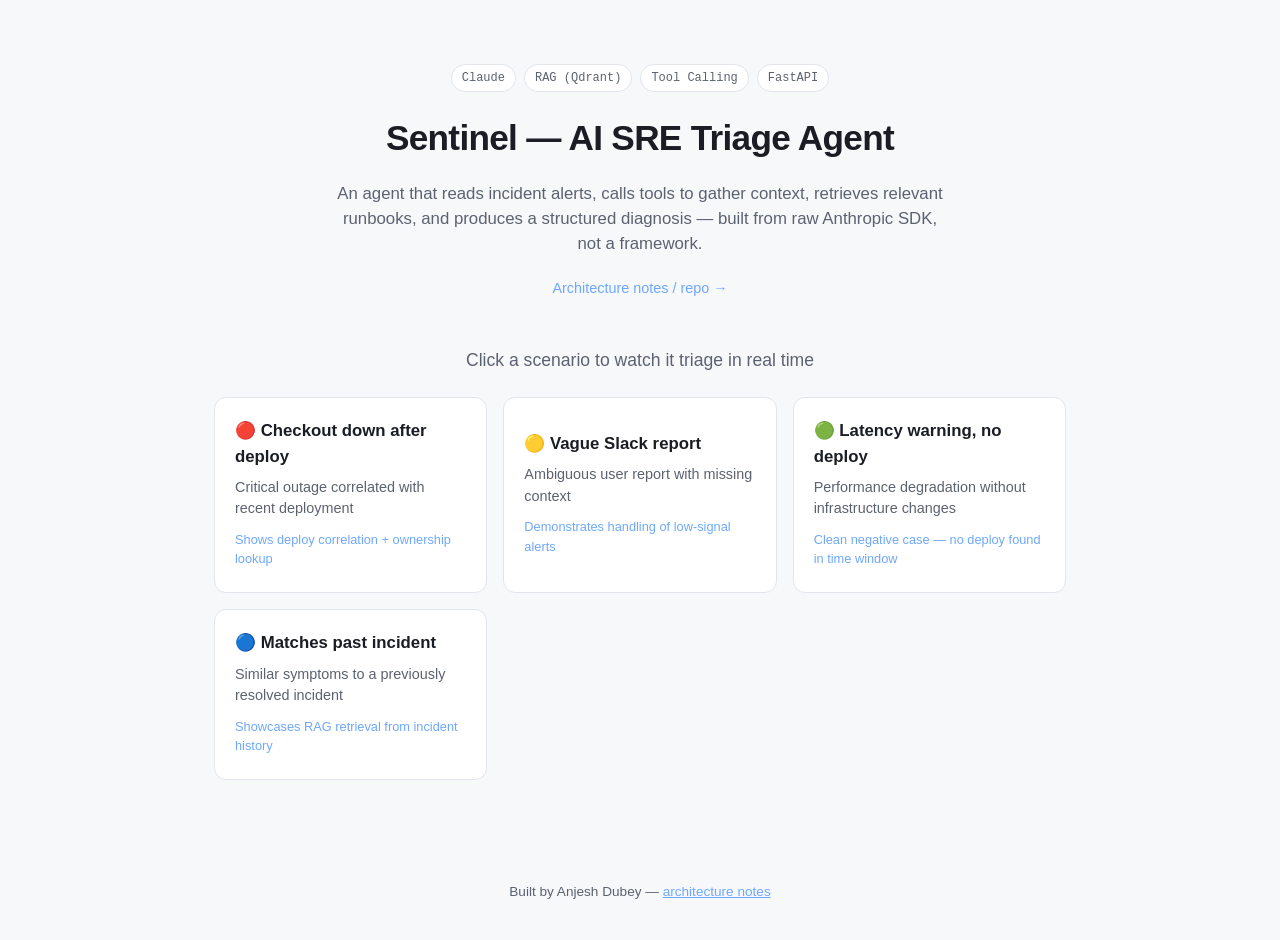
==== frontend/index.html @ 1902b9dc "Build demo backend, frontend, and fix broken tool provider wiring Switches gateway.py to direct Anth" ====
<!doctype html>
<html lang="en">
<head>
  <meta charset="UTF-8" />
  <meta name="viewport" content="width=device-width, initial-scale=1.0" />
  <title>Sentinel — AI SRE Triage Agent</title>
  <link rel="stylesheet" href="style.css" />
</head>
<body>
  <header class="hero">
    <div class="badges">
      <span class="badge">Claude</span>
      <span class="badge">RAG (Qdrant)</span>
      <span class="badge">Tool Calling</span>
      <span class="badge">FastAPI</span>
    </div>
    <h1>Sentinel — AI SRE Triage Agent</h1>
    <p class="subtitle">
      An agent that reads incident alerts, calls tools to gather context,
      retrieves relevant runbooks, and produces a structured diagnosis —
      built from raw Anthropic SDK, not a framework.
    </p>
    <a class="repo-link" href="#" target="_blank" rel="noopener">Architecture notes / repo →</a>
  </header>

  <main>
    <section class="scenarios">
      <h2>Click a scenario to watch it triage in real time</h2>
      <div class="scenario-grid" id="scenario-grid">
        <!-- populated by app.js -->
      </div>
    </section>

    <section class="trace-panel" id="trace-panel" hidden>
      <div class="trace-header">
        <h2 id="trace-title">Reasoning trace</h2>
        <span class="cache-badge" id="cache-badge" hidden>⚡ Cached execution</span>
        <button class="close-btn" id="close-trace">✕</button>
      </div>
      <div class="timeline" id="timeline"></div>
    </section>
  </main>

  <footer>
    <p>Built by Anjesh Dubey — <a href="#" target="_blank" rel="noopener">architecture notes</a></p>
  </footer>

  <script src="app.js"></script>
</body>
</html>
---- frontend/style.css ----
:root {
  --bg: #0b0e14;
  --panel: #11151f;
  --panel-2: #161b28;
  --border: #232937;
  --text: #e6e9f0;
  --text-dim: #8b93a7;
  --accent: #6ea8fe;
  --critical: #ff5d5d;
  --warning: #f5b942;
  --good: #3ddc97;
  --mono: "SF Mono", "Fira Code", Consolas, monospace;
}

* { box-sizing: border-box; }

body {
  margin: 0;
  background: var(--bg);
  color: var(--text);
  font-family: -apple-system, BlinkMacSystemFont, "Segoe UI", sans-serif;
  line-height: 1.5;
}

header.hero {
  max-width: 780px;
  margin: 0 auto;
  padding: 64px 24px 32px;
  text-align: center;
}

.badges {
  display: flex;
  justify-content: center;
  gap: 8px;
  margin-bottom: 20px;
  flex-wrap: wrap;
}

.badge {
  font-family: var(--mono);
  font-size: 12px;
  padding: 4px 10px;
  border: 1px solid var(--border);
  border-radius: 999px;
  color: var(--text-dim);
  background: var(--panel);
}

h1 {
  font-size: 2.2rem;
  margin: 0 0 16px;
  letter-spacing: -0.02em;
}

.subtitle {
  color: var(--text-dim);
  font-size: 1.05rem;
  max-width: 620px;
  margin: 0 auto 20px;
}

.repo-link {
  color: var(--accent);
  text-decoration: none;
  font-size: 0.9rem;
}
.repo-link:hover { text-decoration: underline; }

main {
  max-width: 900px;
  margin: 0 auto;
  padding: 0 24px 64px;
}

.scenarios h2 {
  text-align: center;
  font-size: 1.1rem;
  color: var(--text-dim);
  font-weight: 500;
  margin-bottom: 24px;
}

.scenario-grid {
  display: grid;
  grid-template-columns: repeat(auto-fit, minmax(260px, 1fr));
  gap: 16px;
}

.scenario-card {
  background: var(--panel);
  border: 1px solid var(--border);
  border-radius: 12px;
  padding: 20px;
  cursor: pointer;
  text-align: left;
  transition: transform 0.15s ease, border-color 0.15s ease;
  color: var(--text);
  font: inherit;
}

.scenario-card:hover {
  transform: translateY(-2px);
  border-color: var(--accent);
}

.scenario-card h3 {
  margin: 0 0 8px;
  font-size: 1.05rem;
}

.scenario-card p {
  margin: 4px 0;
  color: var(--text-dim);
  font-size: 0.9rem;
}

.scenario-card .why {
  font-size: 0.8rem;
  color: var(--accent);
  margin-top: 10px;
}

.trace-panel {
  margin-top: 40px;
  background: var(--panel);
  border: 1px solid var(--border);
  border-radius: 12px;
  padding: 24px;
}

.trace-header {
  display: flex;
  align-items: center;
  gap: 12px;
  margin-bottom: 16px;
}

.trace-header h2 {
  flex: 1;
  margin: 0;
  font-size: 1rem;
  color: var(--text-dim);
  font-weight: 500;
}

.cache-badge {
  font-size: 0.75rem;
  color: var(--warning);
  border: 1px solid var(--warning);
  border-radius: 999px;
  padding: 2px 10px;
}

.close-btn {
  background: none;
  border: none;
  color: var(--text-dim);
  cursor: pointer;
  font-size: 1rem;
}
.close-btn:hover { color: var(--text); }

.timeline {
  display: flex;
  flex-direction: column;
  gap: 14px;
}

.step {
  border-left: 2px solid var(--border);
  padding: 4px 0 4px 16px;
  animation: fade-in 0.3s ease;
  font-family: var(--mono);
  font-size: 0.85rem;
}

@keyframes fade-in {
  from { opacity: 0; transform: translateX(-6px); }
  to { opacity: 1; transform: translateX(0); }
}

.step .step-label {
  font-weight: 600;
  color: var(--accent);
  display: block;
  margin-bottom: 4px;
}

.step.alert { border-color: var(--critical); }
.step.tool_call, .step.tool_result { border-color: var(--good); }
.step.rag_query, .step.rag_results { border-color: var(--accent); }
.step.llm_call { border-color: var(--warning); }
.step.diagnosis { border-color: #fff; background: var(--panel-2); border-radius: 6px; padding: 12px 16px; }

.step pre {
  margin: 0;
  white-space: pre-wrap;
  word-break: break-word;
  color: var(--text-dim);
}

footer {
  text-align: center;
  color: var(--text-dim);
  font-size: 0.85rem;
  padding: 24px;
}

footer a { color: var(--accent); }

@media (prefers-color-scheme: light) {
  :root {
    --bg: #f7f8fa;
    --panel: #ffffff;
    --panel-2: #f0f2f6;
    --border: #e2e5ec;
    --text: #1a1d24;
    --text-dim: #5b6270;
  }
}
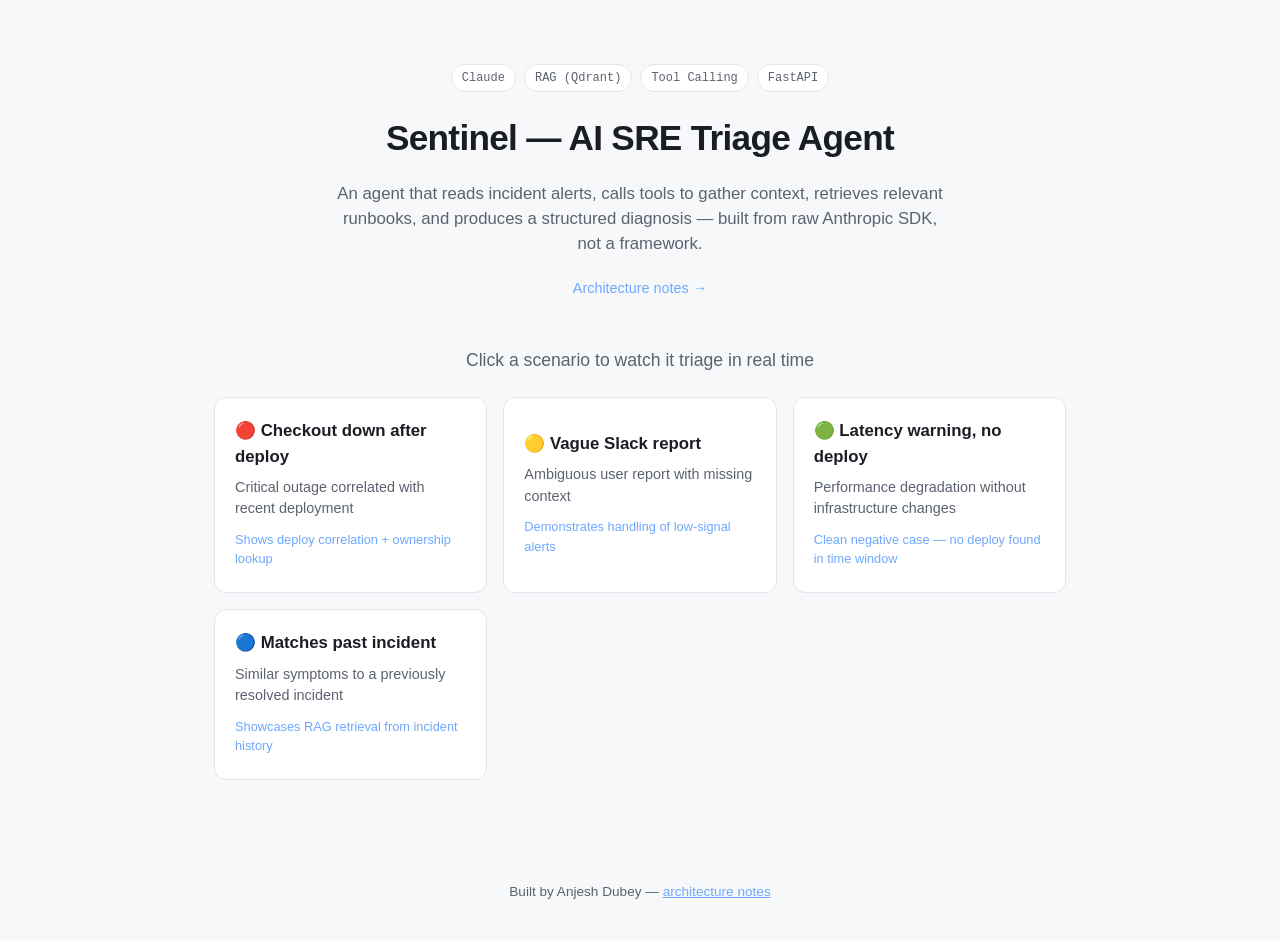
==== commit 2b5196a7: "chore: retire frontend/architecture.html; point to MkDocs architecture The engineering MkDocs site i" ====
--- a/frontend/index.html
+++ b/frontend/index.html
@@ -20,7 +20,7 @@
       retrieves relevant runbooks, and produces a structured diagnosis —
       built from raw Anthropic SDK, not a framework.
     </p>
-    <a class="repo-link" href="#" target="_blank" rel="noopener">Architecture notes / repo →</a>
+    <a class="repo-link" href="https://anjeshdubey.github.io/sentinel/engineering/architecture/" target="_blank" rel="noopener">Architecture notes →</a>
   </header>
 
   <main>
@@ -42,7 +42,7 @@
   </main>
 
   <footer>
-    <p>Built by Anjesh Dubey — <a href="#" target="_blank" rel="noopener">architecture notes</a></p>
+    <p>Built by Anjesh Dubey — <a href="https://anjeshdubey.github.io/sentinel/engineering/architecture/" target="_blank" rel="noopener">architecture notes</a></p>
   </footer>
 
   <script src="app.js"></script>
--- a/frontend/style.css
+++ b/frontend/style.css
@@ -121,6 +121,34 @@
   margin-top: 10px;
 }
 
+.scenario-card:disabled {
+  cursor: not-allowed;
+  opacity: 0.6;
+}
+
+.scenario-card.loading {
+  opacity: 1;
+  border-color: var(--accent);
+}
+
+.scenario-card .spinner {
+  display: inline-block;
+  width: 14px;
+  height: 14px;
+  margin-left: 8px;
+  border: 2px solid var(--border);
+  border-top-color: var(--accent);
+  border-radius: 50%;
+  vertical-align: middle;
+  animation: spin 0.7s linear infinite;
+}
+
+@keyframes spin {
+  to {
+    transform: rotate(360deg);
+  }
+}
+
 .trace-panel {
   margin-top: 40px;
   background: var(--panel);
@@ -192,6 +220,98 @@
 .step.rag_query, .step.rag_results { border-color: var(--accent); }
 .step.llm_call { border-color: var(--warning); }
 .step.diagnosis { border-color: #fff; background: var(--panel-2); border-radius: 6px; padding: 12px 16px; }
+
+/* --- Node-start markers: subtle stage chips as the graph walks its nodes --- */
+.step.node-start {
+  border-color: var(--border);
+  padding-top: 2px;
+  padding-bottom: 2px;
+}
+.step.node-start .step-label {
+  color: var(--text-dim);
+  font-size: 0.72rem;
+  letter-spacing: 0.08em;
+  margin-bottom: 0;
+  font-weight: 500;
+}
+
+/* --- Human-in-the-loop approval gate --- */
+.step.interrupt.gate {
+  border-color: var(--warning);
+  border-left-width: 3px;
+  background: var(--panel-2);
+  border-radius: 6px;
+  padding: 14px 16px;
+}
+.step.interrupt.gate .step-label { color: var(--warning); }
+
+.gate-draft { margin: 8px 0 12px; }
+.gate-title { font-weight: 600; color: var(--text); margin-bottom: 4px; }
+.gate-meta { color: var(--text-dim); font-size: 0.8rem; }
+.gate-meta .sev { text-transform: uppercase; font-weight: 600; }
+.gate-meta .sev.critical { color: var(--critical); }
+.gate-meta .sev.high, .gate-meta .sev.warning, .gate-meta .sev.medium { color: var(--warning); }
+.gate-meta .sev.low { color: var(--good); }
+.gate-cause { color: var(--text-dim); font-size: 0.82rem; margin-top: 6px; }
+
+.gate-remediation {
+  margin-top: 10px;
+  padding: 10px 12px;
+  border-left: 2px solid var(--accent);
+  background: var(--panel);
+  border-radius: 0 6px 6px 0;
+  color: var(--text);
+  font-size: 0.85rem;
+  white-space: pre-wrap;
+  word-break: break-word;
+}
+.gate-remediation.none { color: var(--text-dim); font-style: italic; border-left-color: var(--border); }
+.gate-remediation-label {
+  display: block;
+  text-transform: uppercase;
+  letter-spacing: 0.06em;
+  font-size: 0.68rem;
+  color: var(--accent);
+  margin-bottom: 4px;
+}
+
+.gate-actions { display: flex; gap: 10px; }
+.gate-btn {
+  font: inherit;
+  font-family: var(--mono);
+  font-size: 0.82rem;
+  padding: 7px 16px;
+  border-radius: 8px;
+  border: 1px solid var(--border);
+  cursor: pointer;
+  background: var(--panel);
+  color: var(--text);
+  transition: transform 0.12s ease, border-color 0.12s ease, opacity 0.12s ease;
+}
+.gate-btn:hover:not(:disabled) { transform: translateY(-1px); }
+.gate-btn.approve { border-color: var(--good); color: var(--good); }
+.gate-btn.approve:hover:not(:disabled) { background: rgba(61, 220, 151, 0.12); }
+.gate-btn.reject { border-color: var(--critical); color: var(--critical); }
+.gate-btn.reject:hover:not(:disabled) { background: rgba(255, 93, 93, 0.12); }
+.gate-btn:disabled { cursor: not-allowed; opacity: 0.45; }
+
+.step.gate.decided-approve { border-color: var(--good); }
+.step.gate.decided-reject { border-color: var(--critical); }
+
+/* --- Resume decision marker + finalized outcome --- */
+.step.resume .step-label { color: var(--text); }
+.step.resume.approve { border-color: var(--good); }
+.step.resume.reject { border-color: var(--critical); }
+
+.step.finalized {
+  border-radius: 6px;
+  padding: 10px 16px;
+  background: var(--panel-2);
+}
+.step.finalized.auto, .step.finalized.approved { border-color: var(--good); }
+.step.finalized.auto .step-label, .step.finalized.approved .step-label { color: var(--good); }
+.step.finalized.rejected { border-color: var(--critical); }
+.step.finalized.rejected .step-label { color: var(--critical); }
 
 .step pre {
   margin: 0;
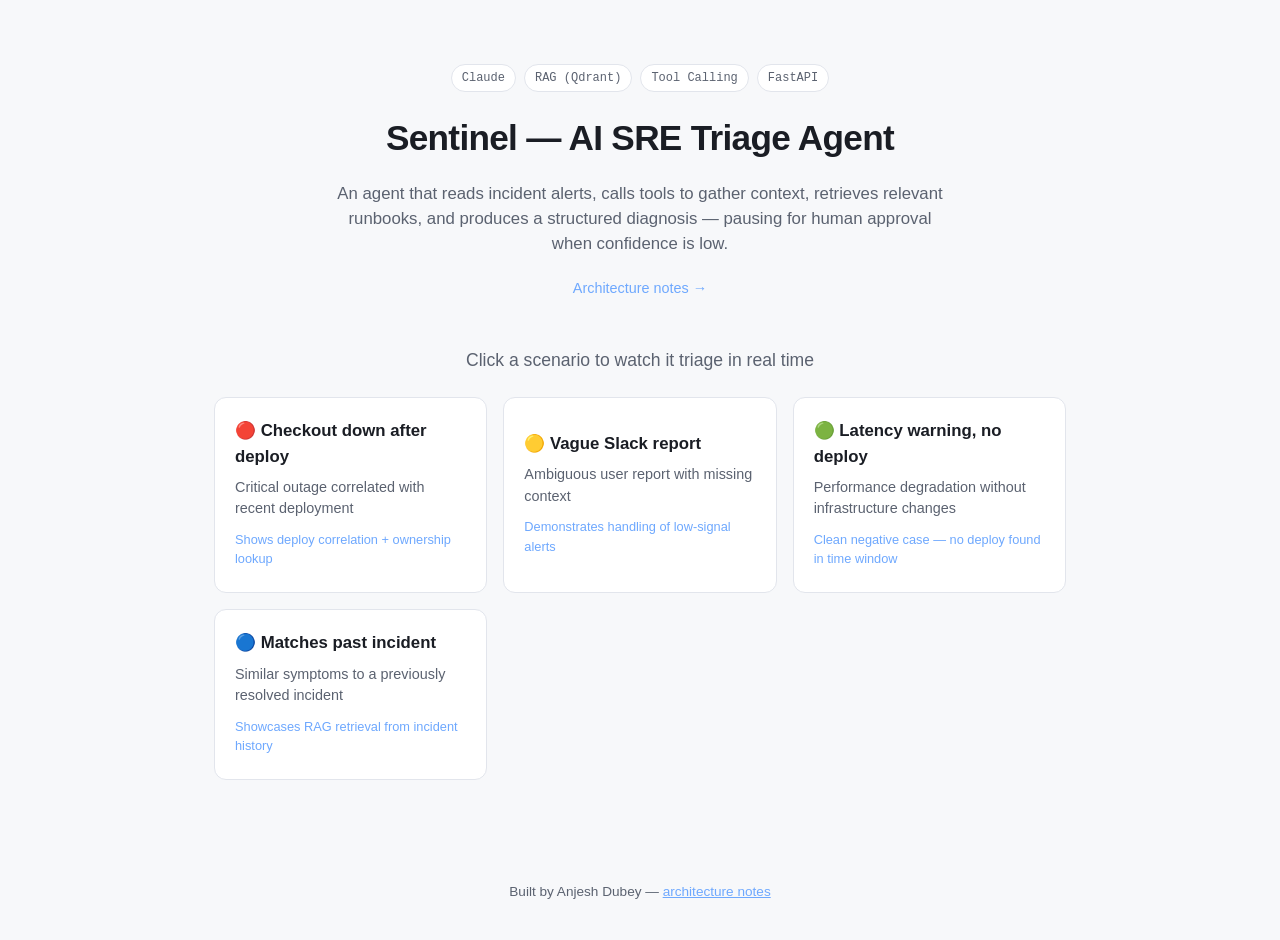
==== commit 10b4d1c5: "chore(demo): refresh subtitle to reflect LangGraph HITL flow The demo subtitle claimed the agent is " ====
--- a/frontend/index.html
+++ b/frontend/index.html
@@ -18,7 +18,7 @@
     <p class="subtitle">
       An agent that reads incident alerts, calls tools to gather context,
       retrieves relevant runbooks, and produces a structured diagnosis —
-      built from raw Anthropic SDK, not a framework.
+      pausing for human approval when confidence is low.
     </p>
     <a class="repo-link" href="https://anjeshdubey.github.io/sentinel/engineering/architecture/" target="_blank" rel="noopener">Architecture notes →</a>
   </header>
